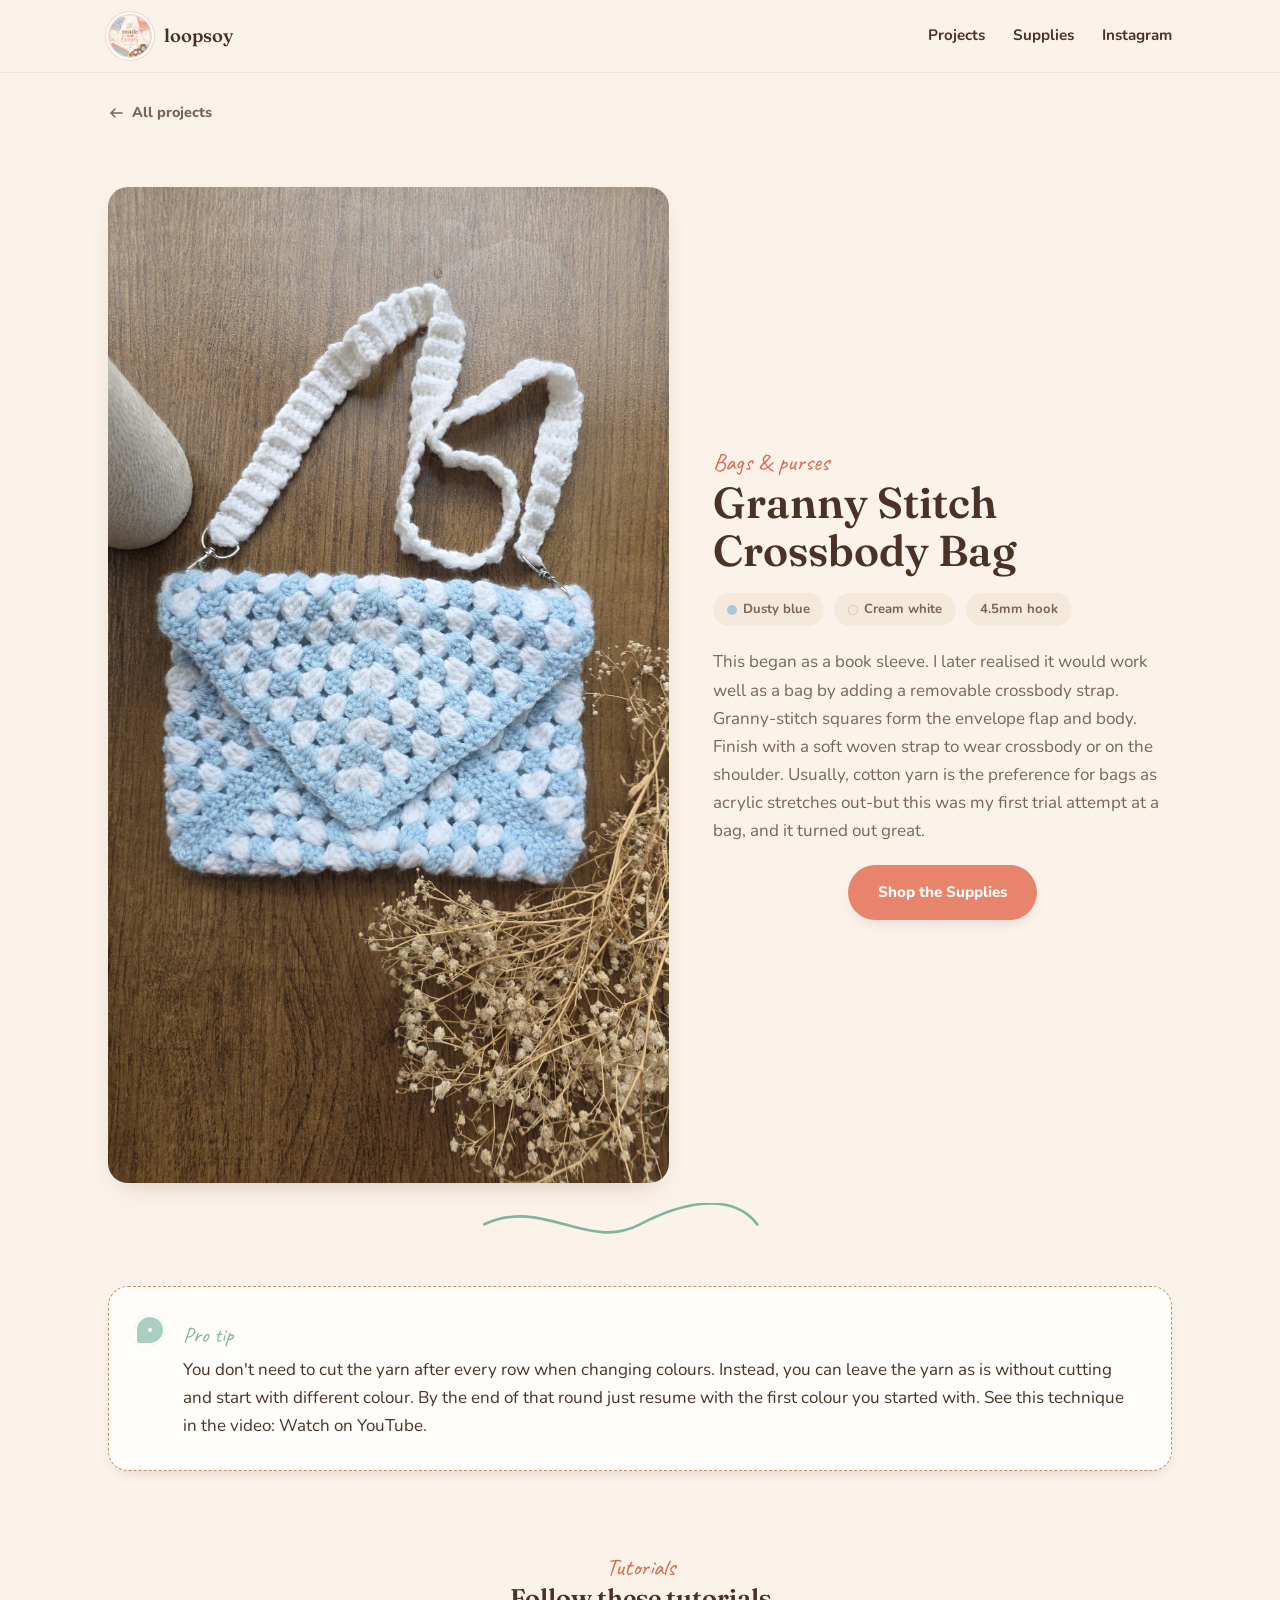
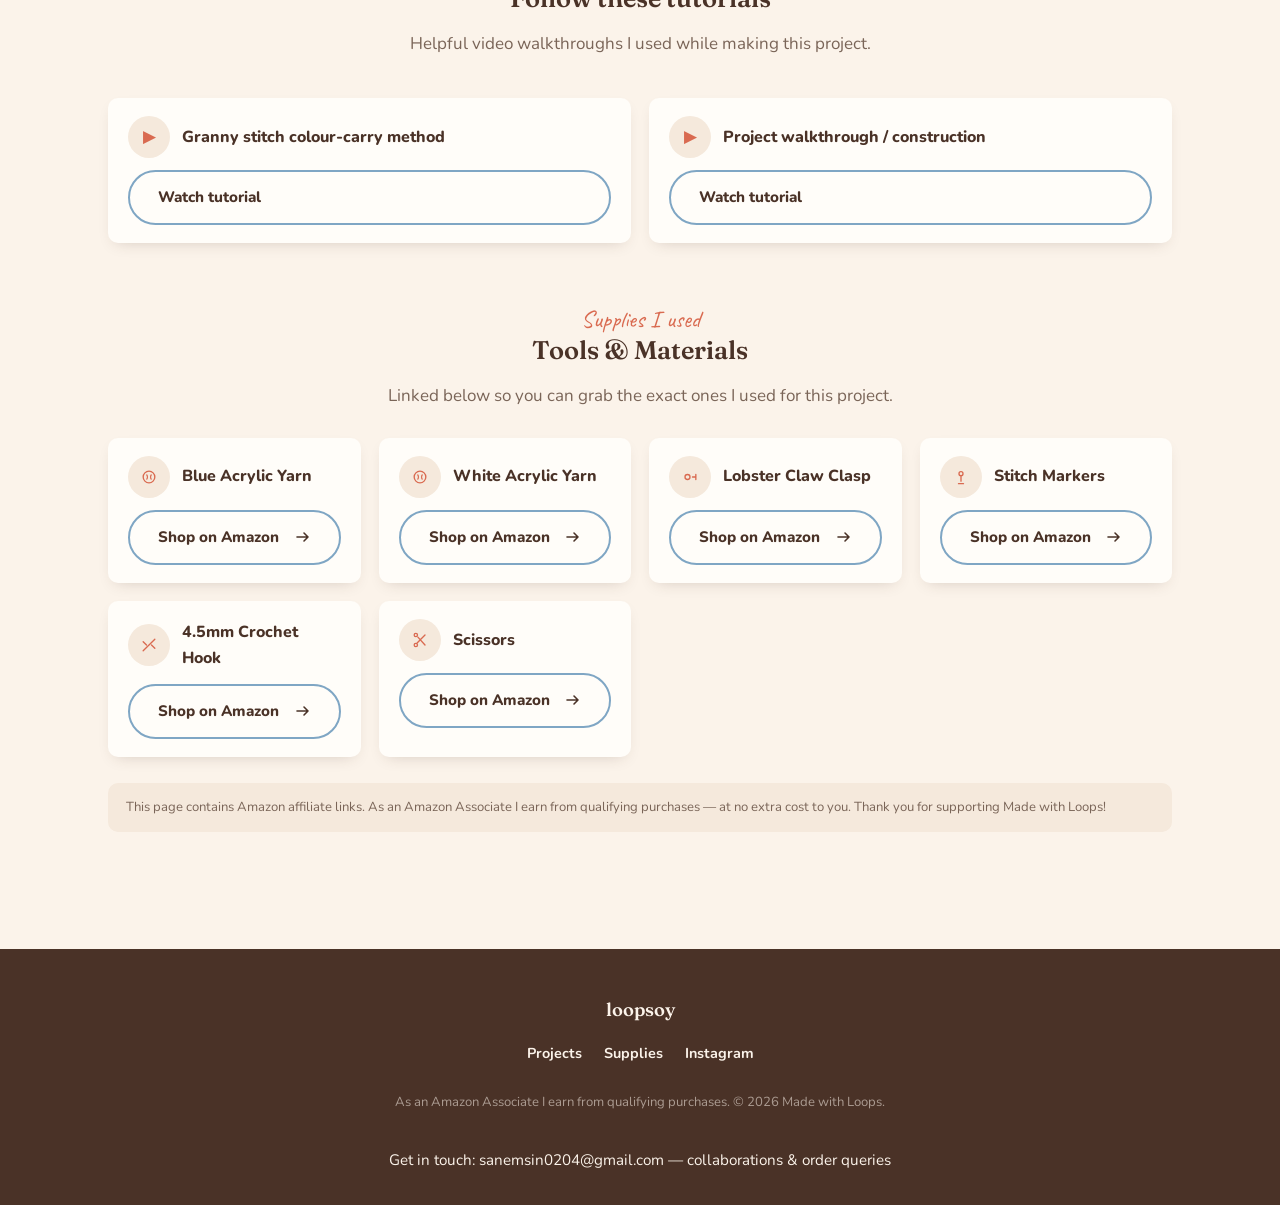
==== granny-stitch-crossbody-bag.html @ c73a4066 "Add files via upload" ====
<!DOCTYPE html>
<html lang="en">
<head>
<meta charset="UTF-8">
<meta name="viewport" content="width=device-width, initial-scale=1.0">
<title>Granny Stitch Crossbody Bag Pattern &amp; Tools | Made with Loops</title>
<meta name="description" content="How I made this blue and white granny stitch crochet crossbody bag, plus my pro stitching tip and the exact yarn, hook, and notions I used — with shoppable links.">
<meta name="keywords" content="granny stitch crossbody bag, crochet bag pattern, crochet crossbody bag, granny square bag, crochet supplies">
<link rel="canonical" href="https://www.madewithloops.com/granny-stitch-crossbody-bag.html">

<meta property="og:type" content="article">
<meta property="og:title" content="Granny Stitch Crossbody Bag | Made with Loops">
<meta property="og:description" content="My pro tip and the exact yarn, hook, and notions used for this granny stitch crochet crossbody bag.">
<meta property="og:image" content="https://www.madewithloops.com/images/granny-stitch-bag.jpg">
<meta property="og:url" content="https://www.madewithloops.com/granny-stitch-crossbody-bag.html">
<meta name="twitter:card" content="summary_large_image">

<link rel="icon" type="image/png" sizes="32x32" href="images/favicon-32.png">
<link rel="icon" type="image/png" sizes="96x96" href="images/favicon.png">
<link rel="apple-touch-icon" href="images/apple-touch-icon.png">

<link rel="preconnect" href="https://fonts.googleapis.com">
<link rel="preconnect" href="https://fonts.gstatic.com" crossorigin>
<link href="https://fonts.googleapis.com/css2?family=Fraunces:opsz,wght@9..144,500;9..144,600&family=Caveat:wght@600&family=Nunito:wght@400;700;800&display=swap" rel="stylesheet">

<link rel="stylesheet" href="style.css">

<script type="application/ld+json">
{
  "@context": "https://schema.org",
  "@type": "HowTo",
  "name": "Granny Stitch Crossbody Bag",
  "description": "A blue and white granny stitch crochet crossbody bag with an envelope flap and a woven crossbody strap.",
  "image": "https://www.madewithloops.com/images/granny-stitch-bag.jpg",
  "totalTime": "PT6H",
  "step": [
    {
      "@type": "HowToStep",
      "name": "Crochet the granny stitch panels",
      "text": "Work granny stitch squares in blue and white acrylic yarn, then join them into the front flap and body panels of the bag."
    },
    {
      "@type": "HowToStep",
      "name": "Assemble and add the strap",
      "text": "Seam the panels into the envelope-style bag, attach the lobster claw clasps, and add the woven crossbody strap."
    }
  ],
  "tool": [
    { "@type": "HowToTool", "name": "4.5mm Crochet Hook" },
    { "@type": "HowToTool", "name": "Stitch Markers" },
    { "@type": "HowToTool", "name": "Scissors" }
  ],
  "supply": [
    { "@type": "HowToSupply", "name": "Blue Acrylic Yarn" },
    { "@type": "HowToSupply", "name": "White Acrylic Yarn" },
    { "@type": "HowToSupply", "name": "Lobster Claw Clasp" }
  ]
}
</script>
</head>
<body>
<a class="skip-link" href="#main">Skip to content</a>

<header class="site-nav">
  <div class="container">
    <a class="brand" href="index.html" aria-label="Loopsoy home">
      <img src="images/logo.png" alt="Loopsoy logo" width="44" height="44">
      <span class="brand-word">loopsoy</span>
    </a>
    <nav aria-label="Primary">
      <ul class="nav-links">
        <li><a href="projects.html">Projects</a></li>
        <li><a href="supplies.html">Supplies</a></li>
        <!-- TODO: replace # with your Instagram URL -->
        <li><a href="#" target="_blank" rel="noopener">Instagram</a></li>
      </ul>
    </nav>
  </div>
</header>

<main id="main">
  <div class="container">
    <div style="padding-top:28px;">
      <a class="back-link" href="index.html">
        <svg width="16" height="16" viewBox="0 0 16 16" fill="none"><path d="M14 8H3M7 4L3 8l4 4" stroke="currentColor" stroke-width="1.6" stroke-linecap="round" stroke-linejoin="round"/></svg>
        All projects
      </a>
    </div>

    <article>
      <div class="project-hero">
        <div class="photo">
          <img src="images/granny-stitch-bag.jpg" alt="Finished blue and white granny stitch crochet crossbody bag with woven strap, laid on a wooden tray with dried flowers" width="1600" height="2841" loading="eager">
        </div>
        <div class="project-info">
          <span class="eyebrow">Bags &amp; purses</span>
          <h1>Granny Stitch Crossbody Bag</h1>
          <div class="pill-row">
            <span class="pill"><span class="dot" style="background:#A9C6DC"></span>Dusty blue</span>
            <span class="pill"><span class="dot" style="background:#F5E9DC; box-shadow:inset 0 0 0 1px #d8c9b8;"></span>Cream white</span>
            <span class="pill">4.5mm hook</span>
          </div>
          <p class="desc">
            This began as a book sleeve. I later realised it would work
            well as a bag by adding a removable crossbody strap. Granny-stitch
            squares form the envelope flap and body. Finish with a soft woven
            strap to wear crossbody or on the shoulder. Usually, cotton yarn is the preference for bags as acrylic stretches out-but this was my first trial attempt at a bag, and it turned out great. 
          </p>
          <div style="text-align:center; margin-top:14px;">
            <a class="btn btn-primary" href="#tools">Shop the Supplies</a>
          </div>
        </div>
      </div>

      <svg class="yarn-divider" viewBox="0 0 300 40" fill="none" xmlns="http://www.w3.org/2000/svg" aria-hidden="true">
        <path d="M4 20 C 60 -6, 100 46, 150 20 S 240 -6, 260 20" stroke="currentColor" stroke-width="2.5" stroke-linecap="round" style="color:var(--mint-deep)"/>
      </svg>

      <section class="section" style="padding-top:32px;">
        <div class="pro-tip reveal">
          <span class="label">Pro tip</span>
          <p>
            You don't need to cut the yarn after every row when changing colours.
            Instead, you can leave the yarn as is without cutting and start with different colour. By the end of that round just resume with the first colour you started with. 
            See this technique in the video:
            <a href="https://youtu.be/zr-kdHHDbxw?si=0vUVn36DO8VfcBbx" target="_blank" rel="noopener">Watch on YouTube</a>.
          </p>
        </div>
      </section>

      <section class="section" style="padding-top:12px;">
        <div class="section-head">
          <span class="eyebrow">Tutorials</span>
          <h2>Follow these tutorials</h2>
          <p>Helpful video walkthroughs I used while making this project.</p>
        </div>

        <div class="tools-grid">
          <div class="tool-card">
            <div class="top"><span class="icon">▶</span><span class="name">Granny stitch colour-carry method</span></div>
            <a class="btn btn-shop" href="https://youtu.be/zr-kdHHDbxw?si=0vUVn36DO8VfcBbx" target="_blank" rel="noopener">Watch tutorial</a>
          </div>

          <div class="tool-card">
            <div class="top"><span class="icon">▶</span><span class="name">Project walkthrough / construction</span></div>
            <a class="btn btn-shop" href="https://youtu.be/d39mlAc1sTs?si=LZsZdzeXdQwUNM6f" target="_blank" rel="noopener">Watch tutorial</a>
          </div>
        </div>
      </section>

      <section class="section" id="tools" style="padding-top:0;">
        <div class="section-head" style="margin-bottom:28px;">
          <span class="eyebrow">Supplies I used</span>
          <h2>Tools &amp; Materials</h2>
          <p>Linked below so you can grab the exact ones I used for this project.</p>
        </div>

        <div class="tools-grid">

          <!-- TODO: replace href="#" with your Amazon affiliate link for each item -->
          <div class="tool-card">
            <div class="top">
              <span class="icon">
                <svg width="20" height="20" viewBox="0 0 24 24" fill="none"><circle cx="12" cy="12" r="7" stroke="currentColor" stroke-width="1.6"/><path d="M9 9c1.5 1.5 1.5 4.5 0 6M15 9c-1.5 1.5-1.5 4.5 0 6" stroke="currentColor" stroke-width="1.4"/></svg>
              </span>
              <span class="name">Blue Acrylic Yarn</span>
            </div>
            <a class="btn btn-shop" href="#" target="_blank" rel="noopener sponsored">
              Shop on Amazon
              <svg width="16" height="16" viewBox="0 0 16 16" fill="none"><path d="M2 8h11M9 4l4 4-4 4" stroke="currentColor" stroke-width="1.6" stroke-linecap="round" stroke-linejoin="round"/></svg>
            </a>
          </div>

          <div class="tool-card">
            <div class="top">
              <span class="icon">
                <svg width="20" height="20" viewBox="0 0 24 24" fill="none"><circle cx="12" cy="12" r="7" stroke="currentColor" stroke-width="1.6"/><path d="M9 9c1.5 1.5 1.5 4.5 0 6M15 9c-1.5 1.5-1.5 4.5 0 6" stroke="currentColor" stroke-width="1.4"/></svg>
              </span>
              <span class="name">White Acrylic Yarn</span>
            </div>
            <a class="btn btn-shop" href="#" target="_blank" rel="noopener sponsored">
              Shop on Amazon
              <svg width="16" height="16" viewBox="0 0 16 16" fill="none"><path d="M2 8h11M9 4l4 4-4 4" stroke="currentColor" stroke-width="1.6" stroke-linecap="round" stroke-linejoin="round"/></svg>
            </a>
          </div>

          <div class="tool-card">
            <div class="top">
              <span class="icon">
                <svg width="20" height="20" viewBox="0 0 24 24" fill="none"><path d="M6 12a3 3 0 106 0 3 3 0 00-6 0zM15 12h4M19 9v6" stroke="currentColor" stroke-width="1.6" stroke-linecap="round"/></svg>
              </span>
              <span class="name">Lobster Claw Clasp</span>
            </div>
            <a class="btn btn-shop" href="#" target="_blank" rel="noopener sponsored">
              Shop on Amazon
              <svg width="16" height="16" viewBox="0 0 16 16" fill="none"><path d="M2 8h11M9 4l4 4-4 4" stroke="currentColor" stroke-width="1.6" stroke-linecap="round" stroke-linejoin="round"/></svg>
            </a>
          </div>

          <div class="tool-card">
            <div class="top">
              <span class="icon">
                <svg width="20" height="20" viewBox="0 0 24 24" fill="none"><circle cx="12" cy="8" r="2.4" stroke="currentColor" stroke-width="1.6"/><path d="M12 10.4V17M9 20h6" stroke="currentColor" stroke-width="1.6" stroke-linecap="round"/></svg>
              </span>
              <span class="name">Stitch Markers</span>
            </div>
            <a class="btn btn-shop" href="#" target="_blank" rel="noopener sponsored">
              Shop on Amazon
              <svg width="16" height="16" viewBox="0 0 16 16" fill="none"><path d="M2 8h11M9 4l4 4-4 4" stroke="currentColor" stroke-width="1.6" stroke-linecap="round" stroke-linejoin="round"/></svg>
            </a>
          </div>

          <div class="tool-card">
            <div class="top">
              <span class="icon">
                <svg width="20" height="20" viewBox="0 0 24 24" fill="none"><path d="M5 19L19 5M9 12L5 8M15 12l4 4" stroke="currentColor" stroke-width="1.6" stroke-linecap="round"/></svg>
              </span>
              <span class="name">4.5mm Crochet Hook</span>
            </div>
            <a class="btn btn-shop" href="#" target="_blank" rel="noopener sponsored">
              Shop on Amazon
              <svg width="16" height="16" viewBox="0 0 16 16" fill="none"><path d="M2 8h11M9 4l4 4-4 4" stroke="currentColor" stroke-width="1.6" stroke-linecap="round" stroke-linejoin="round"/></svg>
            </a>
          </div>

          <div class="tool-card">
            <div class="top">
              <span class="icon">
                <svg width="20" height="20" viewBox="0 0 24 24" fill="none"><circle cx="7" cy="6" r="2" stroke="currentColor" stroke-width="1.6"/><circle cx="7" cy="18" r="2" stroke="currentColor" stroke-width="1.6"/><path d="M18 6L8.5 15.5M9.5 8.5L18 18" stroke="currentColor" stroke-width="1.6" stroke-linecap="round"/></svg>
              </span>
              <span class="name">Scissors</span>
            </div>
            <a class="btn btn-shop" href="#" target="_blank" rel="noopener sponsored">
              Shop on Amazon
              <svg width="16" height="16" viewBox="0 0 16 16" fill="none"><path d="M2 8h11M9 4l4 4-4 4" stroke="currentColor" stroke-width="1.6" stroke-linecap="round" stroke-linejoin="round"/></svg>
            </a>
          </div>

        </div>

        <p class="disclosure">
          This page contains Amazon affiliate links. As an Amazon Associate I earn from qualifying purchases — at no extra cost to you. Thank you for supporting Made with Loops!
        </p>
      </section>
    </article>
  </div>
</main>

  <footer>
  <div class="container">
    <a class="brand" href="index.html" aria-label="Loopsoy home">
      <span class="brand-word">loopsoy</span>
    </a>
    <ul class="footer-links">
      <li><a href="projects.html">Projects</a></li>
      <li><a href="supplies.html">Supplies</a></li>
      <li><a class="ig-link" href="#" target="_blank" rel="noopener">Instagram</a></li>
    </ul>
    <p class="copyright">As an Amazon Associate I earn from qualifying purchases. &copy; <span id="year"></span> Made with Loops.</p>
  </div>
</footer>

<script>
  document.getElementById('year').textContent = new Date().getFullYear();
  const revealEls = document.querySelectorAll('.reveal');
  const io = new IntersectionObserver((entries) => {
    entries.forEach(e => { if (e.isIntersecting) { e.target.classList.add('in'); io.unobserve(e.target); } });
  }, { threshold: 0.15 });
  revealEls.forEach(el => io.observe(el));
</script>
<script src="scripts.js"></script>
</body>
</html>
---- style.css ----
/* =========================================================
   Made with Loops — brand stylesheet
   Palette pulled from the logo: dusty blue, blush coral,
   sage mint, warm cocoa ink, on a cream ground.
   ========================================================= */

:root{
  --cream:      #FBF3EA;
  --cream-2:    #F5E9DC;
  --ink:        #4A3227;
  --ink-soft:   #7A6558;
  --blue:       #A9C6DC;
  --blue-deep:  #7FA6C4;
  --coral:      #E8836C;
  --coral-deep: #D96A50;
  --mint:       #A9CFC3;
  --mint-deep:  #7FB3A2;
  --gold:       #C98B5D;
  --paper:      #FFFDF9;

  --serif: "Fraunces", "Iowan Old Style", Georgia, serif;
  --script: "Caveat", cursive;
  --sans:   "Nunito", -apple-system, BlinkMacSystemFont, "Segoe UI", sans-serif;

  --radius: 20px;
  --radius-sm: 10px;
  --shadow: 0 12px 30px -14px rgba(74, 50, 39, 0.28);
  --shadow-sm: 0 6px 16px -8px rgba(74, 50, 39, 0.25);
}

*, *::before, *::after{ box-sizing: border-box; }
html{ scroll-behavior: smooth; }
html:focus-within{ scroll-behavior: smooth; }

@media (prefers-reduced-motion: reduce){
  html{ scroll-behavior: auto; }
  *, *::before, *::after{
    animation-duration: 0.01ms !important;
    animation-iteration-count: 1 !important;
    transition-duration: 0.01ms !important;
    scroll-behavior: auto !important;
  }
}

body{
  margin: 0;
  background: var(--cream);
  color: var(--ink);
  font-family: var(--sans);
  font-size: 17px;
  line-height: 1.65;
  -webkit-font-smoothing: antialiased;
}

img{ max-width: 100%; display: block; }
a{ color: inherit; text-decoration: none; }

h1, h2, h3{
  font-family: var(--serif);
  font-weight: 600;
  line-height: 1.12;
  margin: 0 0 0.4em;
  color: var(--ink);
}

.eyebrow{
  font-family: var(--script);
  font-size: 1.5rem;
  color: var(--coral-deep);
  display: inline-block;
  margin-bottom: 0.15em;
  line-height: 1;
}

.container{
  max-width: 1120px;
  margin: 0 auto;
  padding: 0 28px;
}

/* ---------- Skip link (a11y) ---------- */
.skip-link{
  position: absolute;
  left: -999px;
  top: auto;
  background: var(--ink);
  color: var(--paper);
  padding: 12px 18px;
  border-radius: var(--radius-sm);
  z-index: 999;
}
.skip-link:focus{
  left: 16px;
  top: 16px;
}

/* ---------- Focus visibility ---------- */
a:focus-visible,
button:focus-visible{
  outline: 3px solid var(--gold);
  outline-offset: 3px;
  border-radius: 4px;
}

/* ---------- Nav ---------- */
.site-nav{
  position: sticky;
  top: 0;
  z-index: 50;
  background: rgba(251, 243, 234, 0.88);
  backdrop-filter: saturate(160%) blur(8px);
  border-bottom: 1px solid rgba(74, 50, 39, 0.08);
}
.site-nav .container{
  display: flex;
  align-items: center;
  justify-content: space-between;
  padding-top: 14px;
  padding-bottom: 14px;
}
.brand{
  display: flex;
  align-items: center;
  gap: 12px;
}
.brand img{
  width: 44px;
  height: 44px;
  border-radius: 50%;
  box-shadow: 0 0 0 2px var(--paper), 0 0 0 3px rgba(74,50,39,0.12);
}
.brand-word{
  font-family: var(--serif);
  font-size: 1.15rem;
  font-weight: 600;
}
.brand-word span{
  font-family: var(--script);
  color: var(--coral-deep);
  font-size: 1.3rem;
  margin-left: 2px;
}
.nav-links{
  display: flex;
  gap: 28px;
  list-style: none;
  margin: 0;
  padding: 0;
  font-weight: 700;
  font-size: 0.95rem;
}
.nav-links a{
  position: relative;
  padding-bottom: 4px;
}
.nav-links a::after{
  content: "";
  position: absolute;
  left: 0; right: 100%;
  bottom: 0;
  height: 2px;
  background: var(--coral);
  transition: right 0.25s ease;
}
.nav-links a:hover::after,
.nav-links a:focus-visible::after{ right: 0; }

/* ---------- Yarn divider (signature element) ---------- */
.yarn-divider{
  display: block;
  width: 100%;
  max-width: 320px;
  height: auto;
  margin: 0 auto;
  color: var(--coral);
}

/* ---------- Hero ---------- */
.hero{
  padding: 76px 0 56px;
  text-align: center;
}
.hero .logo-mark{
  width: 128px;
  height: 128px;
  border-radius: 50%;
  margin: 0 auto 20px;
  box-shadow: var(--shadow);
}
.hero h1{
  font-size: clamp(2.4rem, 6vw, 3.6rem);
  margin-bottom: 0.25em;
}
.hero h1 .script{
  font-family: var(--script);
  color: var(--coral-deep);
  font-weight: 400;
  font-size: 1.25em;
  display: inline-block;
  transform: rotate(-2deg);
}
.hero .tagline{
  font-weight: 800;
  letter-spacing: 0.14em;
  text-transform: uppercase;
  font-size: 0.8rem;
  color: var(--mint-deep);
}
.hero .tagline .dot{ color: var(--coral); margin: 0 8px; }
.hero-copy{
  max-width: 620px;
  margin: 28px auto 0;
  color: var(--ink-soft);
  font-size: 1.08rem;
}

/* ---------- Buttons ---------- */
.btn{
  display: inline-flex;
  align-items: center;
  gap: 8px;
  padding: 13px 28px;
  border-radius: 999px;
  font-weight: 800;
  font-size: 0.95rem;
  border: 2px solid transparent;
  cursor: pointer;
  transition: transform 0.18s ease, box-shadow 0.18s ease, background 0.18s ease;
}
.btn:hover{ transform: translateY(-2px); }
.btn-primary{
  background: var(--coral);
  color: var(--paper);
  box-shadow: var(--shadow-sm);
}
.btn-primary:hover{ background: var(--coral-deep); }
.btn-outline{
  background: transparent;
  border-color: var(--ink);
  color: var(--ink);
}
.btn-outline:hover{ background: var(--ink); color: var(--paper); }
.btn-shop{
  background: var(--paper);
  border-color: var(--blue-deep);
  color: var(--ink);
  width: 100%;
  justify-content: space-between;
}
.btn-shop:hover{ background: var(--blue); border-color: var(--blue-deep); }
.btn-shop svg{ flex-shrink: 0; }

.hero-actions{
  margin-top: 32px;
  display: flex;
  gap: 16px;
  justify-content: center;
  flex-wrap: wrap;
}

/* ---------- Section shell ---------- */
.section{ padding: 64px 0; }
.section-head{
  text-align: center;
  max-width: 640px;
  margin: 0 auto 40px;
}
.section-head p{ color: var(--ink-soft); }

.welcome{
  background: var(--paper);
  border-radius: var(--radius);
  box-shadow: var(--shadow);
  padding: 48px;
}
.welcome .container-inner{ max-width: 680px; margin: 0 auto; text-align: center; }

/* ---------- Project grid ---------- */
.project-grid{
  display: grid;
  grid-template-columns: repeat(auto-fit, minmax(270px, 1fr));
  gap: 30px;
}
.project-card{
  background: var(--paper);
  border-radius: var(--radius);
  overflow: hidden;
  box-shadow: var(--shadow-sm);
  transition: transform 0.25s ease, box-shadow 0.25s ease;
  opacity: 0;
  transform: translateY(18px);
  animation: rise 0.6s ease forwards;
}
@keyframes rise{ to{ opacity: 1; transform: translateY(0); } }
.project-card:hover{
  transform: translateY(-6px);
  box-shadow: var(--shadow);
}
.project-card .thumb{
  position: relative;
  aspect-ratio: 1 / 1;
  overflow: hidden;
}
.project-card .thumb img{
  width: 100%; height: 100%;
  object-fit: cover;
  transition: transform 0.5s ease;
}
.project-card:hover .thumb img{ transform: scale(1.06); }
.project-card .thumb::after{
  /* folded-corner detail, echoes an envelope-flap crossbody bag */
  content: "";
  position: absolute;
  top: 0; right: 0;
  width: 0; height: 0;
  border-style: solid;
  border-width: 0 42px 42px 0;
  border-color: transparent var(--cream) transparent transparent;
}
.project-card .body{ padding: 22px 24px 26px; }
.project-card h3{ font-size: 1.25rem; margin-bottom: 6px; }
.project-card .desc{ color: var(--ink-soft); font-size: 0.95rem; margin-bottom: 14px; }
.swatches{ display: flex; align-items: center; gap: 6px; margin-bottom: 14px; }
.swatches .dot{
  width: 16px; height: 16px;
  border-radius: 50%;
  border: 2px solid var(--paper);
  box-shadow: 0 0 0 1px rgba(74,50,39,0.15);
}
.swatches .label{ font-size: 0.78rem; color: var(--ink-soft); margin-left: 4px; }
.card-link{
  font-weight: 800;
  font-size: 0.9rem;
  color: var(--coral-deep);
  display: inline-flex;
  align-items: center;
  gap: 6px;
}
.card-link svg{ transition: transform 0.2s ease; }
.project-card:hover .card-link svg{ transform: translateX(4px); }

/* ---------- Project detail hero ---------- */
.project-hero{
  display: grid;
  grid-template-columns: 1.1fr 0.9fr;
  gap: 44px;
  align-items: center;
  padding: 44px 0 20px;
}
@media (max-width: 860px){
  .project-hero{ grid-template-columns: 1fr; }
}
.project-hero .photo{
  border-radius: var(--radius);
  overflow: hidden;
  box-shadow: var(--shadow);
}

.project-hero .photo img{ width: 100%; height: 100%; object-fit: cover; object-position: center; }
/* Prevent very tall images from dominating the viewport on small devices */
@media (max-width: 640px){
  .project-hero .photo img{ max-height: 56vh; height: auto; }
}

/* Ensure project cards stay square and thumbnails don't grow too tall on phones */
.project-card .thumb img{ object-position: center; }
@media (max-width: 640px){
  .project-card .thumb img{ max-height: 44vh; height: auto; }
}

/* Ensure very tall images don't overflow on small screens */
@media (max-width: 860px){
  .project-hero .photo img{ height: auto; max-height: 70vh; object-fit: cover; }
}
.project-info h1{ font-size: clamp(2rem, 4.4vw, 2.7rem); }
.project-info .desc{ color: var(--ink-soft); margin: 14px 0 20px; }
.pill-row{ display: flex; gap: 10px; flex-wrap: wrap; margin-bottom: 22px; }
.pill{
  background: var(--cream-2);
  border-radius: 999px;
  padding: 6px 14px;
  font-size: 0.82rem;
  font-weight: 700;
  color: var(--ink-soft);
  display: inline-flex;
  align-items: center;
  gap: 6px;
}
.pill .dot{ width: 10px; height: 10px; border-radius: 50%; }

/* ---------- Pro tip callout ---------- */
.pro-tip{
  position: relative;
  background: var(--paper);
  border: 1px dashed var(--gold);
  border-radius: var(--radius);
  padding: 30px 32px 30px 74px;
  margin: 8px 0 8px;
  box-shadow: var(--shadow-sm);
}
.pro-tip::before{
  content: "";
  position: absolute;
  left: 26px; top: 28px;
  width: 30px; height: 30px;
  background: var(--mint);
  border-radius: 50% 50% 50% 4px;
  box-shadow: inset 0 0 0 2px var(--paper);
}
.pro-tip::after{
  /* stitch-marker pin dot */
  content: "";
  position: absolute;
  left: 39px; top: 41px;
  width: 4px; height: 4px;
  background: var(--paper);
  border-radius: 50%;
}
.pro-tip .label{
  font-family: var(--script);
  font-size: 1.35rem;
  color: var(--mint-deep);
  display: block;
  margin-bottom: 4px;
}
.pro-tip p{ margin: 0; }

/* ---------- Tools section ---------- */
.tools-grid{
  display: grid;
  grid-template-columns: repeat(auto-fit, minmax(240px, 1fr));
  gap: 18px;
}
.tool-card{
  background: var(--paper);
  border-radius: var(--radius-sm);
  padding: 18px 20px;
  box-shadow: var(--shadow-sm);
  display: flex;
  flex-direction: column;
  gap: 12px;
}
.tool-card .top{
  display: flex;
  align-items: center;
  gap: 12px;
}
.tool-card .icon{
  width: 42px; height: 42px;
  border-radius: 50%;
  background: var(--cream-2);
  display: flex;
  align-items: center;
  justify-content: center;
  flex-shrink: 0;
  color: var(--coral-deep);
}
.tool-card .name{ font-weight: 800; font-size: 1rem; }
.tool-card .note{ font-size: 0.85rem; color: var(--ink-soft); margin: 0; }

.disclosure{
  font-size: 0.82rem;
  color: var(--ink-soft);
  background: var(--cream-2);
  border-radius: var(--radius-sm);
  padding: 14px 18px;
  margin-top: 26px;
}

/* ---------- Footer ---------- */
footer{
  background: var(--ink);
  color: var(--cream);
  padding: 46px 0 32px;
  margin-top: 40px;
}
footer .container{
  display: flex;
  flex-direction: column;
  align-items: center;
  gap: 16px;
  text-align: center;
}
footer .brand-word{ color: var(--cream); }
footer .brand-word span{ color: var(--coral); }
.footer-links{
  display: flex;
  gap: 22px;
  list-style: none;
  padding: 0; margin: 0;
  font-weight: 700;
  font-size: 0.9rem;
}
.footer-links a:hover{ color: var(--coral); }
.copyright{ color: rgba(251,243,234,0.55); font-size: 0.82rem; margin-top: 10px; }

/* ---------- Back link ---------- */
.back-link{
  display: inline-flex;
  align-items: center;
  gap: 8px;
  font-weight: 800;
  font-size: 0.9rem;
  color: var(--ink-soft);
  margin-bottom: 18px;
}
.back-link:hover{ color: var(--coral-deep); }

/* ---------- Reveal on scroll ---------- */
.reveal{
  opacity: 0;
  transform: translateY(16px);
  transition: opacity 0.6s ease, transform 0.6s ease;
}
.reveal.in{ opacity: 1; transform: translateY(0); }

@media (max-width: 640px){
  .nav-links{ gap: 16px; font-size: 0.85rem; }
  .welcome{ padding: 32px 22px; }
  .pro-tip{ padding: 26px 22px 26px 64px; }
}
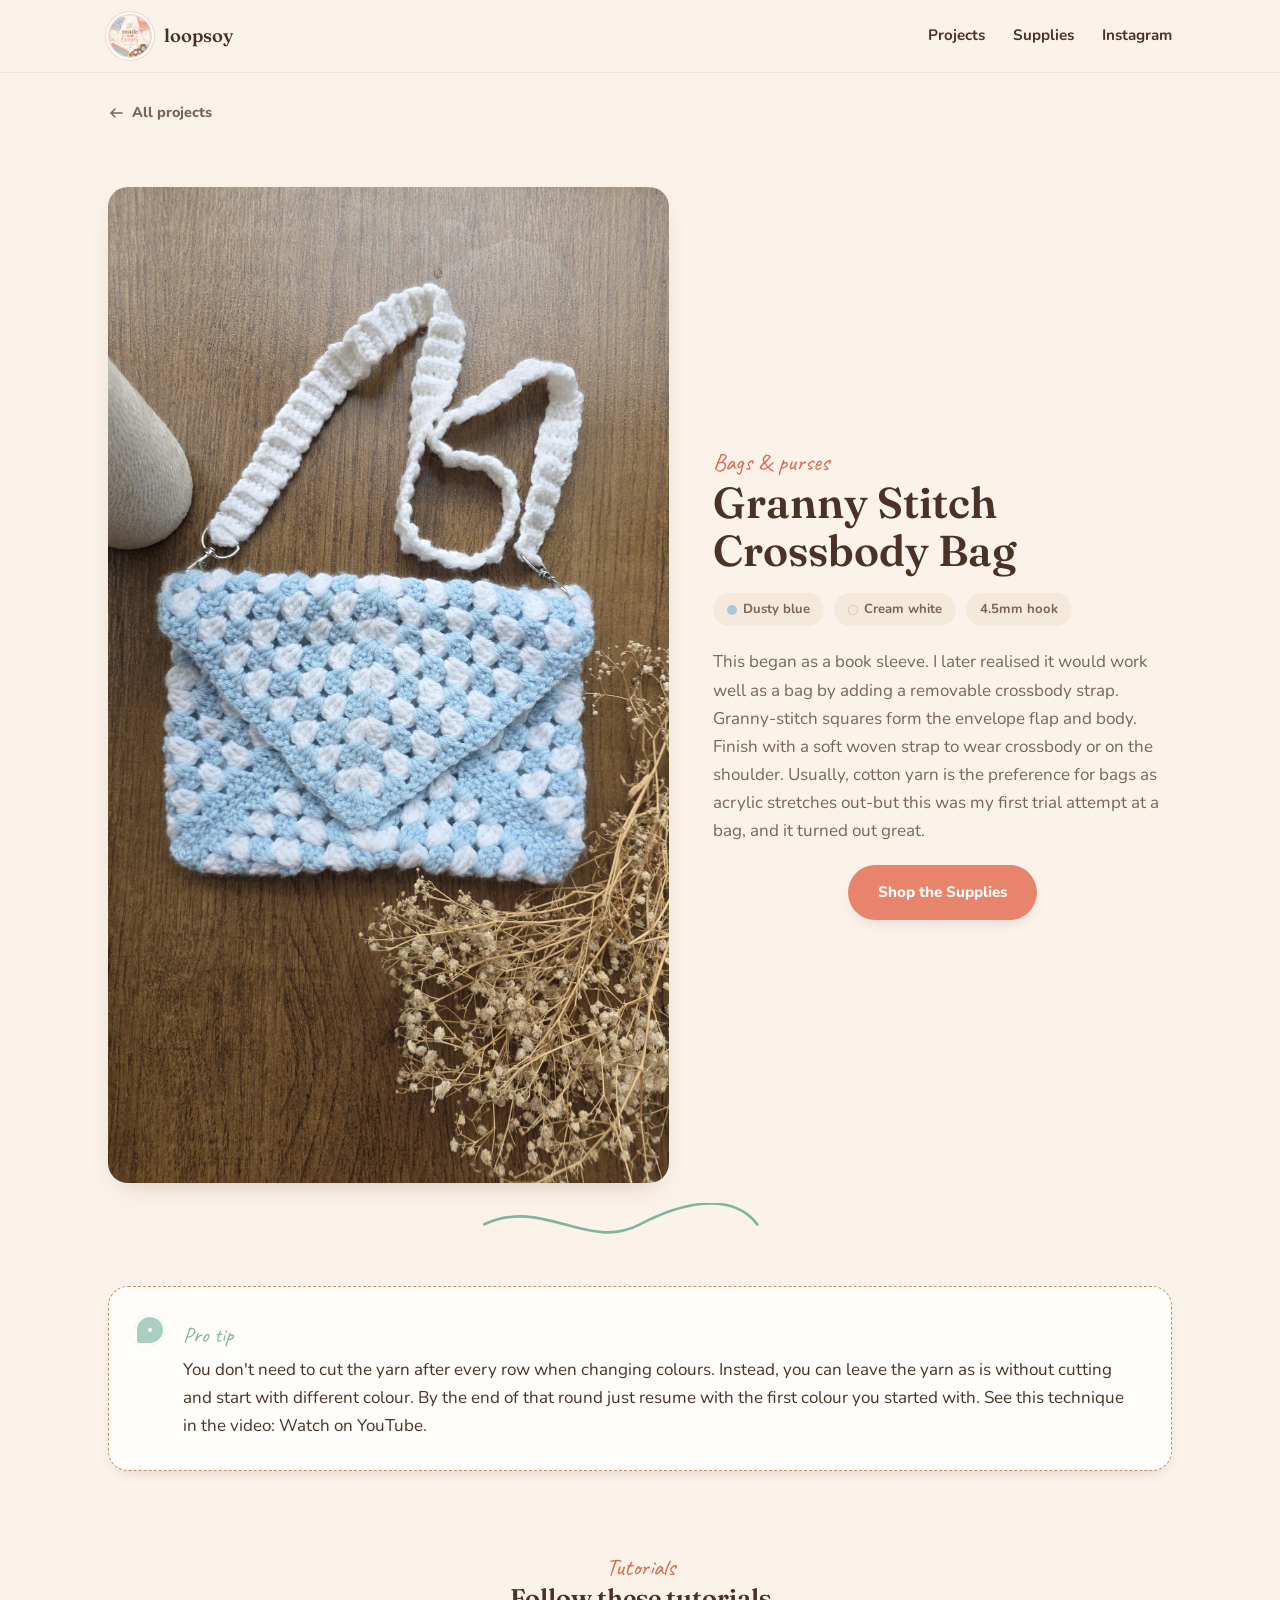
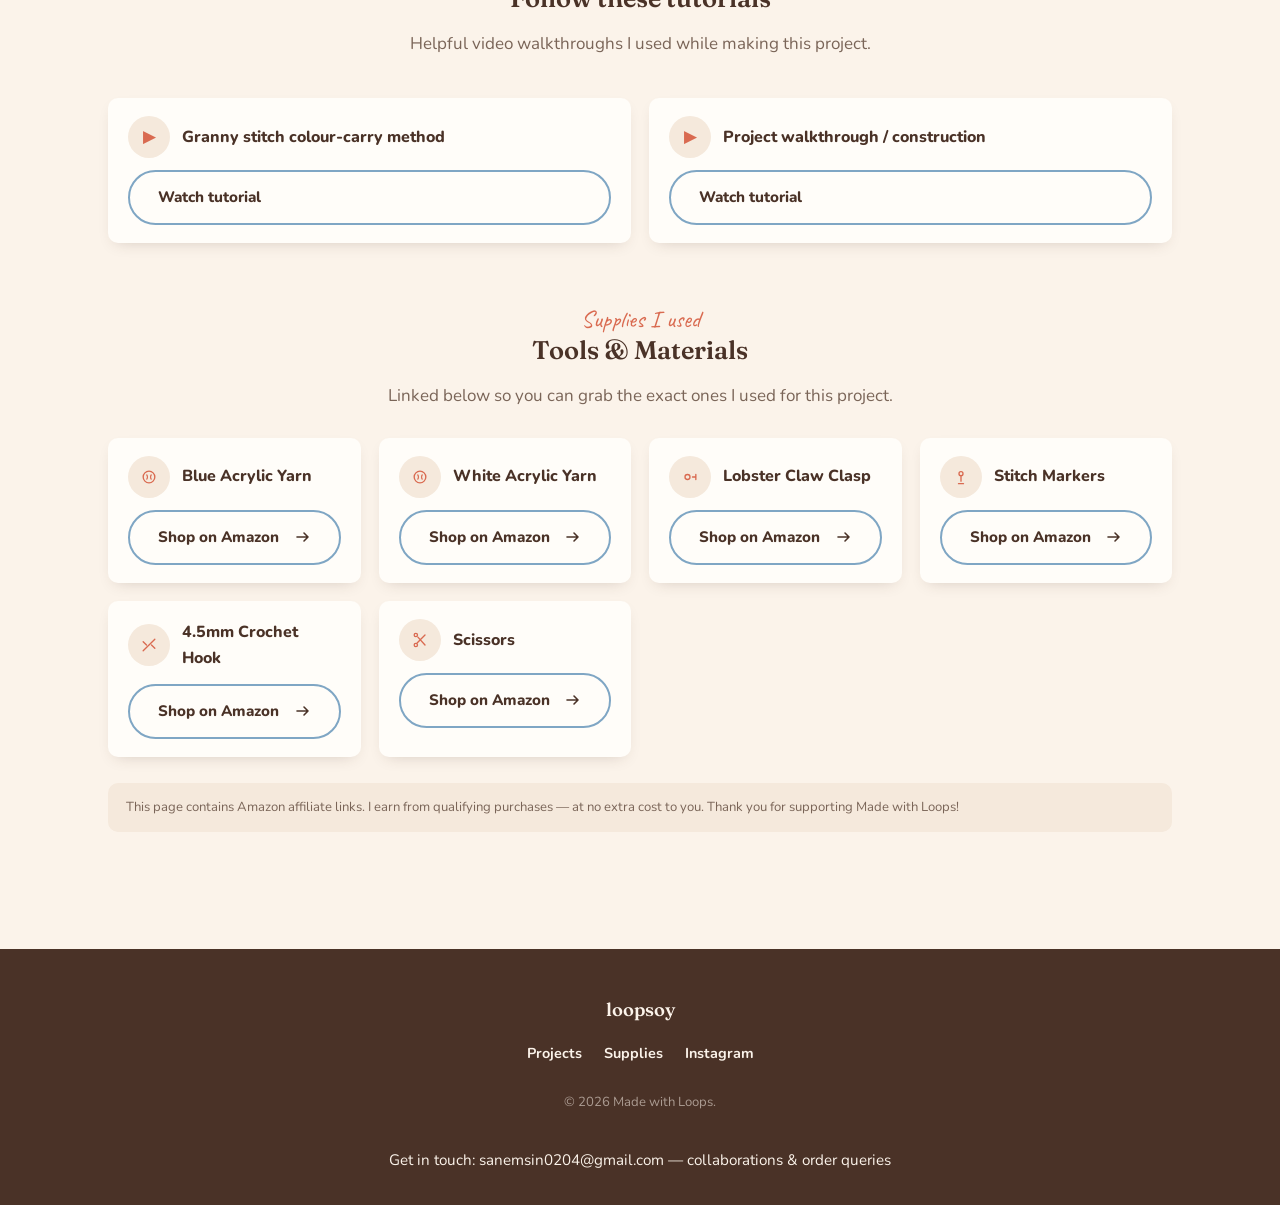
==== commit bc75c09a: "Simplify affiliate link statement in HTML" ====
--- a/granny-stitch-crossbody-bag.html
+++ b/granny-stitch-crossbody-bag.html
@@ -239,7 +239,7 @@
         </div>
 
         <p class="disclosure">
-          This page contains Amazon affiliate links. As an Amazon Associate I earn from qualifying purchases — at no extra cost to you. Thank you for supporting Made with Loops!
+          This page contains Amazon affiliate links. I earn from qualifying purchases — at no extra cost to you. Thank you for supporting Made with Loops!
         </p>
       </section>
     </article>
@@ -256,7 +256,7 @@
       <li><a href="supplies.html">Supplies</a></li>
       <li><a class="ig-link" href="#" target="_blank" rel="noopener">Instagram</a></li>
     </ul>
-    <p class="copyright">As an Amazon Associate I earn from qualifying purchases. &copy; <span id="year"></span> Made with Loops.</p>
+    <p class="copyright"> &copy; <span id="year"></span> Made with Loops.</p>
   </div>
 </footer>
 
